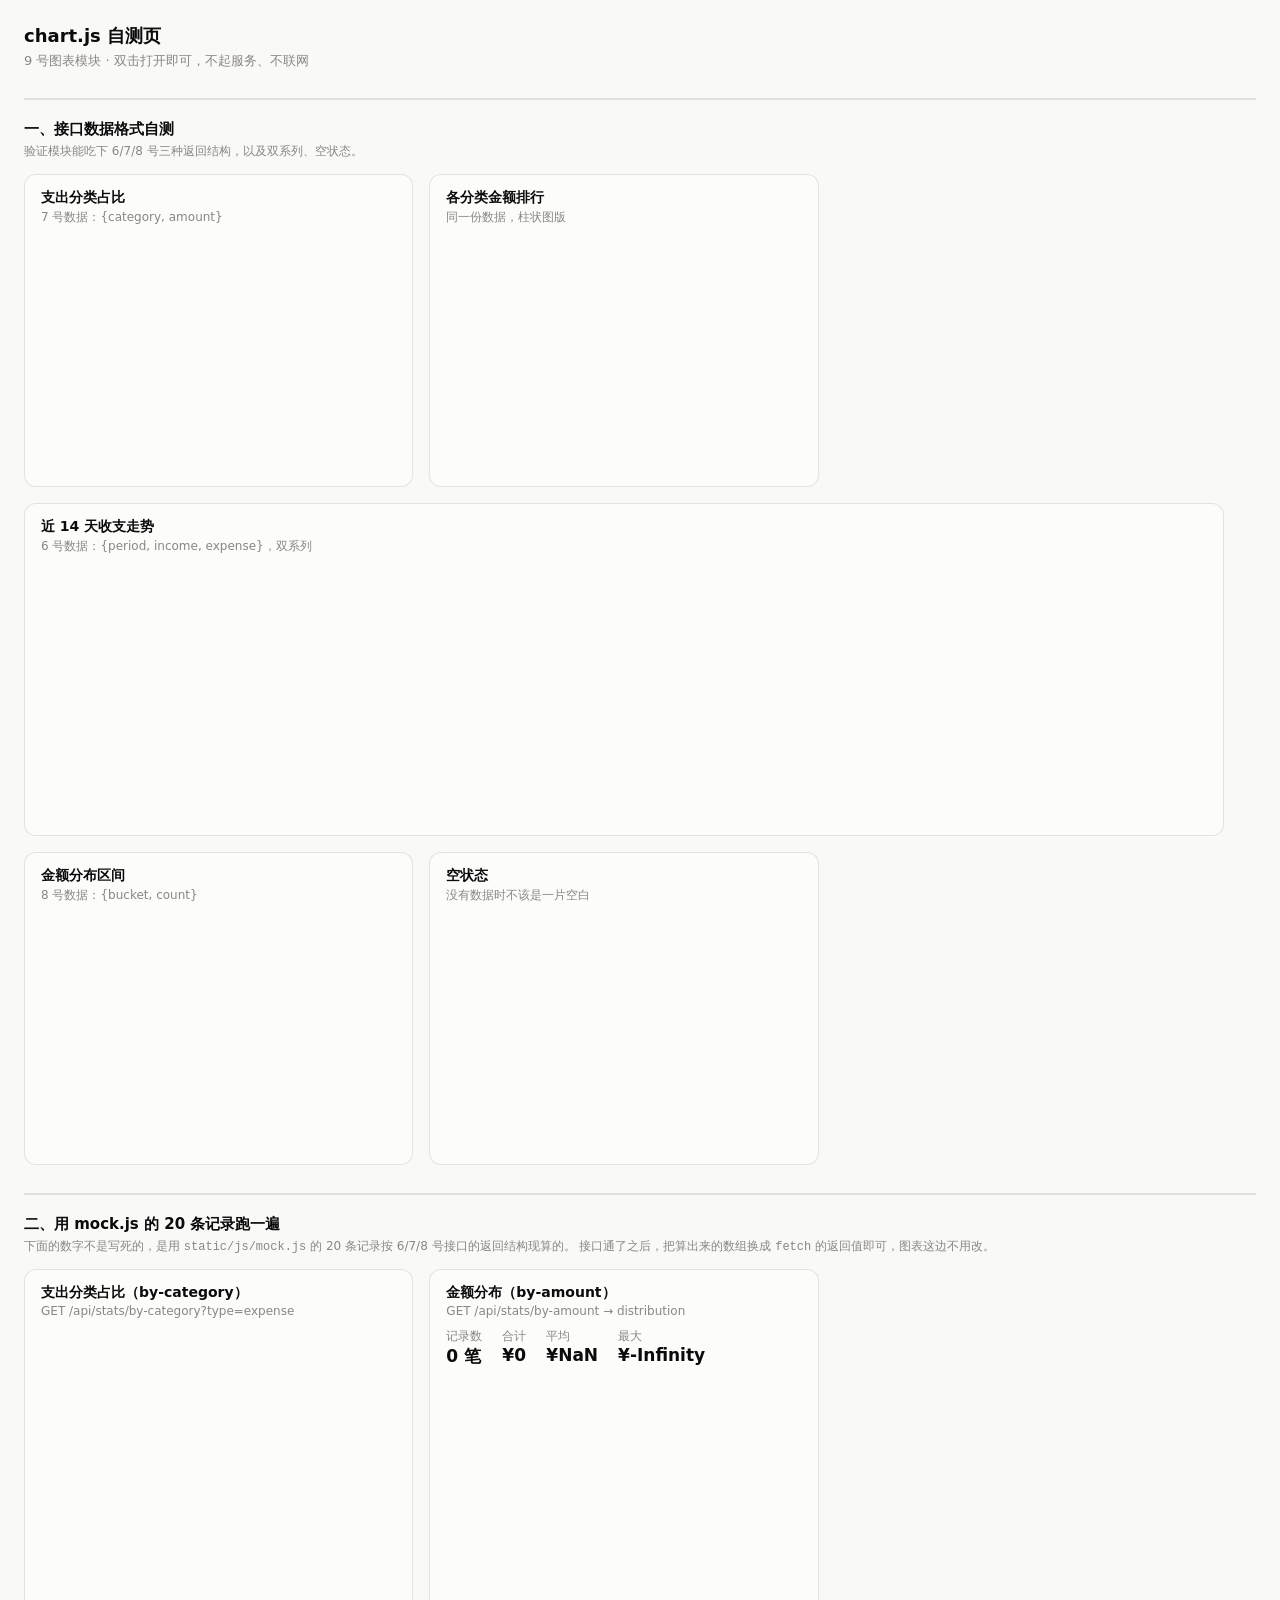
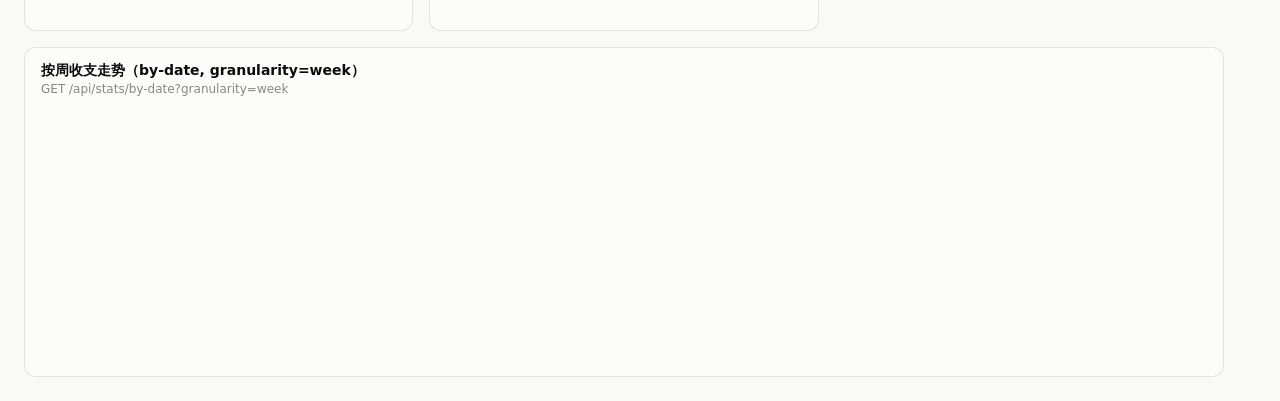
==== chart-demo.html @ 8ca76d2a "feat(demo): 用 mock.js 的 20 条记录按 6/7/8 号接口结构跑通图表 - 页面分两段：静态格式自测 + 真实记录现算 - 按 CONTRACT.md 的返回结构复算 by-d" ====
<!DOCTYPE html>
<html lang="zh-CN">
<head>
<meta charset="utf-8">
<meta name="viewport" content="width=device-width, initial-scale=1">
<title>chart.js 自测页 —— 9 号图表模块</title>
<style>
  :root {
    --viz-series-1: #2a78d6;
    --viz-series-2: #eb6834;
    --viz-series-3: #1baf7a;
    --viz-series-4: #eda100;
    --viz-series-5: #e87ba4;
    --viz-series-6: #008300;
    --viz-series-7: #6250d6;
    --viz-series-8: #e34948;
    --viz-income:  #008300;
    --viz-expense: #e34948;
    --viz-surface: #fcfcfb;
    --viz-ink:     #0b0b0b;
    --viz-ink-2:   #52514e;
    --viz-muted:   #898781;
    --viz-grid:    #e1e0d9;
    --viz-axis:    #c3c2b7;
  }
  body {
    margin: 0; padding: 24px;
    font: 14px system-ui, -apple-system, "Segoe UI", "Microsoft YaHei", sans-serif;
    background: #f9f9f7; color: #0b0b0b;
  }
  h1 { font-size: 18px; margin: 0 0 4px; }
  .sub { color: #898781; margin-bottom: 20px; font-size: 13px; }
  h2.sec {
    font-size: 15px; margin: 28px 0 4px; padding-top: 20px;
    border-top: 2px solid #e1e0d9;
  }
  .sec-note { color: #898781; font-size: 12px; margin: 0 0 14px; }
  .grid { display: grid; grid-template-columns: repeat(auto-fit, minmax(360px, 1fr)); gap: 16px; max-width: 1200px; }
  .card {
    background: var(--viz-surface); border: 1px solid rgba(11,11,11,.10);
    border-radius: 12px; padding: 14px 16px 10px;
  }
  .card h3 { font-size: 14px; margin: 0 0 2px; font-weight: 600; }
  .card p { margin: 0 0 10px; font-size: 12px; color: #898781; }
  .chart { height: 240px; }
  .wide { grid-column: 1 / -1; }
  .wide .chart { height: 260px; }
  .stat-row { display: flex; gap: 20px; margin: 4px 0 12px; flex-wrap: wrap; }
  .stat { font-size: 12px; color: #898781; }
  .stat b { display: block; font-size: 17px; color: #0b0b0b; font-variant-numeric: tabular-nums; }
</style>
</head>
<body>
  <h1>chart.js 自测页</h1>
  <div class="sub">9 号图表模块 · 双击打开即可，不起服务、不联网</div>

  <h2 class="sec">一、接口数据格式自测</h2>
  <p class="sec-note">验证模块能吃下 6/7/8 号三种返回结构，以及双系列、空状态。</p>

  <div class="grid">
    <div class="card">
      <h3>支出分类占比</h3>
      <p>7 号数据：{category, amount}</p>
      <div class="chart" id="c-pie"></div>
    </div>

    <div class="card">
      <h3>各分类金额排行</h3>
      <p>同一份数据，柱状图版</p>
      <div class="chart" id="c-bar"></div>
    </div>

    <div class="card wide">
      <h3>近 14 天收支走势</h3>
      <p>6 号数据：{period, income, expense}，双系列</p>
      <div class="chart" id="c-line"></div>
    </div>

    <div class="card">
      <h3>金额分布区间</h3>
      <p>8 号数据：{bucket, count}</p>
      <div class="chart" id="c-dist"></div>
    </div>

    <div class="card">
      <h3>空状态</h3>
      <p>没有数据时不该是一片空白</p>
      <div class="chart" id="c-empty"></div>
    </div>
  </div>

  <h2 class="sec">二、用 mock.js 的 20 条记录跑一遍</h2>
  <p class="sec-note">
    下面的数字不是写死的，是用 <code>static/js/mock.js</code> 的 20 条记录按 6/7/8 号接口的返回结构现算的。
    接口通了之后，把算出来的数组换成 <code>fetch</code> 的返回值即可，图表这边不用改。
  </p>

  <div class="grid">
    <div class="card">
      <h3>支出分类占比（by-category）</h3>
      <p>GET /api/stats/by-category?type=expense</p>
      <div class="chart" id="m-pie"></div>
    </div>

    <div class="card">
      <h3>金额分布（by-amount）</h3>
      <p>GET /api/stats/by-amount → distribution</p>
      <div class="stat-row" id="m-stats"></div>
      <div class="chart" id="m-bar"></div>
    </div>

    <div class="card wide">
      <h3>按周收支走势（by-date, granularity=week）</h3>
      <p>GET /api/stats/by-date?granularity=week</p>
      <div class="chart" id="m-line"></div>
    </div>
  </div>

<script src="static/js/mock.js"></script>
<script src="static/js/chart.js"></script>
<script>
/* ============ 一、静态样例 ============ */

Chart.pie('#c-pie', [
  { category: '饮食', amount: 1268.5 },
  { category: '交通', amount: 386 },
  { category: '购物', amount: 2140 },
  { category: '娱乐', amount: 520 },
  { category: '学习', amount: 799 },
  { category: '居住', amount: 2400 },
  { category: '医疗', amount: 168 },
  { category: '其他', amount: 233.5 }
]);

Chart.bar('#c-bar', [
  { category: '居住', amount: 2400 },
  { category: '购物', amount: 2140 },
  { category: '饮食', amount: 1268.5 },
  { category: '学习', amount: 799 },
  { category: '娱乐', amount: 520 },
  { category: '交通', amount: 386 }
]);

(function () {
  var days = ['10-25','10-26','10-27','10-28','10-29','10-30','10-31',
              '11-01','11-02','11-03','11-04','11-05','11-06','11-07'];
  var income  = [0, 0, 0, 0, 0, 0, 8000, 0, 0, 0, 0, 0, 0, 300];
  var expense = [86, 42, 158, 0, 65, 320, 128, 78, 45, 210, 96, 33, 142, 88];
  Chart.line('#c-line',
    days.map(function (d, i) { return { period: d, income: income[i], expense: expense[i] }; }),
    { series: [
        { key: 'income',  name: '收入', color: 'var(--viz-income)' },
        { key: 'expense', name: '支出', color: 'var(--viz-expense)' }
      ] });
})();

Chart.bar('#c-dist', [
  { bucket: '0-50', count: 12 },
  { bucket: '50-100', count: 9 },
  { bucket: '100-300', count: 8 },
  { bucket: '300-500', count: 3 },
  { bucket: '500-1000', count: 2 },
  { bucket: '1000+', count: 1 }
]);

Chart.pie('#c-empty', []);

/* ============ 二、按接口结构算真实数据 ============ */

function round2(n) { return Math.round(n * 100) / 100; }
function iso(d) {
  var m = d.getMonth() + 1, day = d.getDate();
  return d.getFullYear() + '-' + (m < 10 ? '0' : '') + m + '-' + (day < 10 ? '0' : '') + day;
}

// 对应 6 号：GET /api/stats/by-date?granularity=day|week|month
function byDate(records, granularity) {
  var map = {};
  records.forEach(function (r) {
    var d = new Date(r.date + 'T00:00:00');
    var key;
    if (granularity === 'month') key = r.date.slice(0, 7);
    else if (granularity === 'week') {
      var offset = (d.getDay() + 6) % 7;                       // 周一为一周起点
      key = iso(new Date(d.getTime() - offset * 864e5));
    } else key = r.date;

    if (!map[key]) map[key] = { period: key, income: 0, expense: 0, balance: 0 };
    if (r.type === 'income') map[key].income += r.amount;
    else map[key].expense += r.amount;
  });
  return Object.keys(map).sort().map(function (k) {
    var o = map[k];
    o.income = round2(o.income);
    o.expense = round2(o.expense);
    o.balance = round2(o.income - o.expense);
    return o;
  });
}

// 对应 7 号：GET /api/stats/by-category?type=expense|income
function byCategory(records, type) {
  var map = {}, total = 0;
  records.forEach(function (r) {
    if (r.type !== type) return;
    if (!map[r.category]) map[r.category] = { category: r.category, amount: 0, count: 0 };
    map[r.category].amount += r.amount;
    map[r.category].count += 1;
    total += r.amount;
  });
  return Object.keys(map).map(function (k) {
    var o = map[k];
    return {
      category: o.category,
      amount: round2(o.amount),
      percent: round2(o.amount / total * 100),
      count: o.count
    };
  }).sort(function (a, b) { return b.amount - a.amount; });
}

// 对应 8 号：GET /api/stats/by-amount
function byAmount(records) {
  var amounts = records.map(function (r) { return r.amount; });
  var total = amounts.reduce(function (a, b) { return a + b; }, 0);
  var buckets = [[0, 50], [50, 100], [100, 300], [300, 500], [500, 1000], [1000, Infinity]];
  var distribution = buckets.map(function (b) {
    return {
      bucket: b[1] === Infinity ? b[0] + '+' : b[0] + '-' + b[1],
      count: amounts.filter(function (a) { return a >= b[0] && a < b[1]; }).length
    };
  });
  return {
    count: records.length,
    total: round2(total),
    max: Math.max.apply(null, amounts),
    min: Math.min.apply(null, amounts),
    avg: round2(total / records.length),
    top5: records.slice().sort(function (a, b) { return b.amount - a.amount; }).slice(0, 5),
    distribution: distribution
  };
}

// mock.js 里是顶层 const，不会变成 window 的属性；走它自己导出的 BookApp.mock.records
var RECORDS = (window.BookApp && BookApp.mock && BookApp.mock.records)
           || (typeof MOCK_RECORDS !== 'undefined' ? MOCK_RECORDS : []);
var cat = byCategory(RECORDS, 'expense');
var amt = byAmount(RECORDS);
var wk  = byDate(RECORDS, 'week');

// 饼图：直接把 7 号的返回丢进去，模块自己认 category / amount
Chart.pie('#m-pie', cat);

// 柱状图：8 号的 distribution，认 bucket / count
Chart.bar('#m-bar', amt.distribution, { showValues: true });

// 折线图：6 号的返回，用 opts.series 指定画哪两个字段
Chart.line('#m-line', wk, {
  series: [
    { key: 'income',  name: '收入', color: 'var(--viz-income)' },
    { key: 'expense', name: '支出', color: 'var(--viz-expense)' }
  ]
});

// 8 号的标量字段也摆出来，核对返回结构用
document.getElementById('m-stats').innerHTML = [
  ['记录数', amt.count + ' 笔'],
  ['合计', '¥' + amt.total],
  ['平均', '¥' + amt.avg],
  ['最大', '¥' + amt.max]
].map(function (kv) {
  return '<div class="stat">' + kv[0] + '<b>' + kv[1] + '</b></div>';
}).join('');

// 控制台里能看到算出来的原始结构，方便和 6/7/8 号对字段
console.log('[预览] by-category', cat);
console.log('[预览] by-amount', amt);
console.log('[预览] by-date(week)', wk);
</script>
</body>
</html>
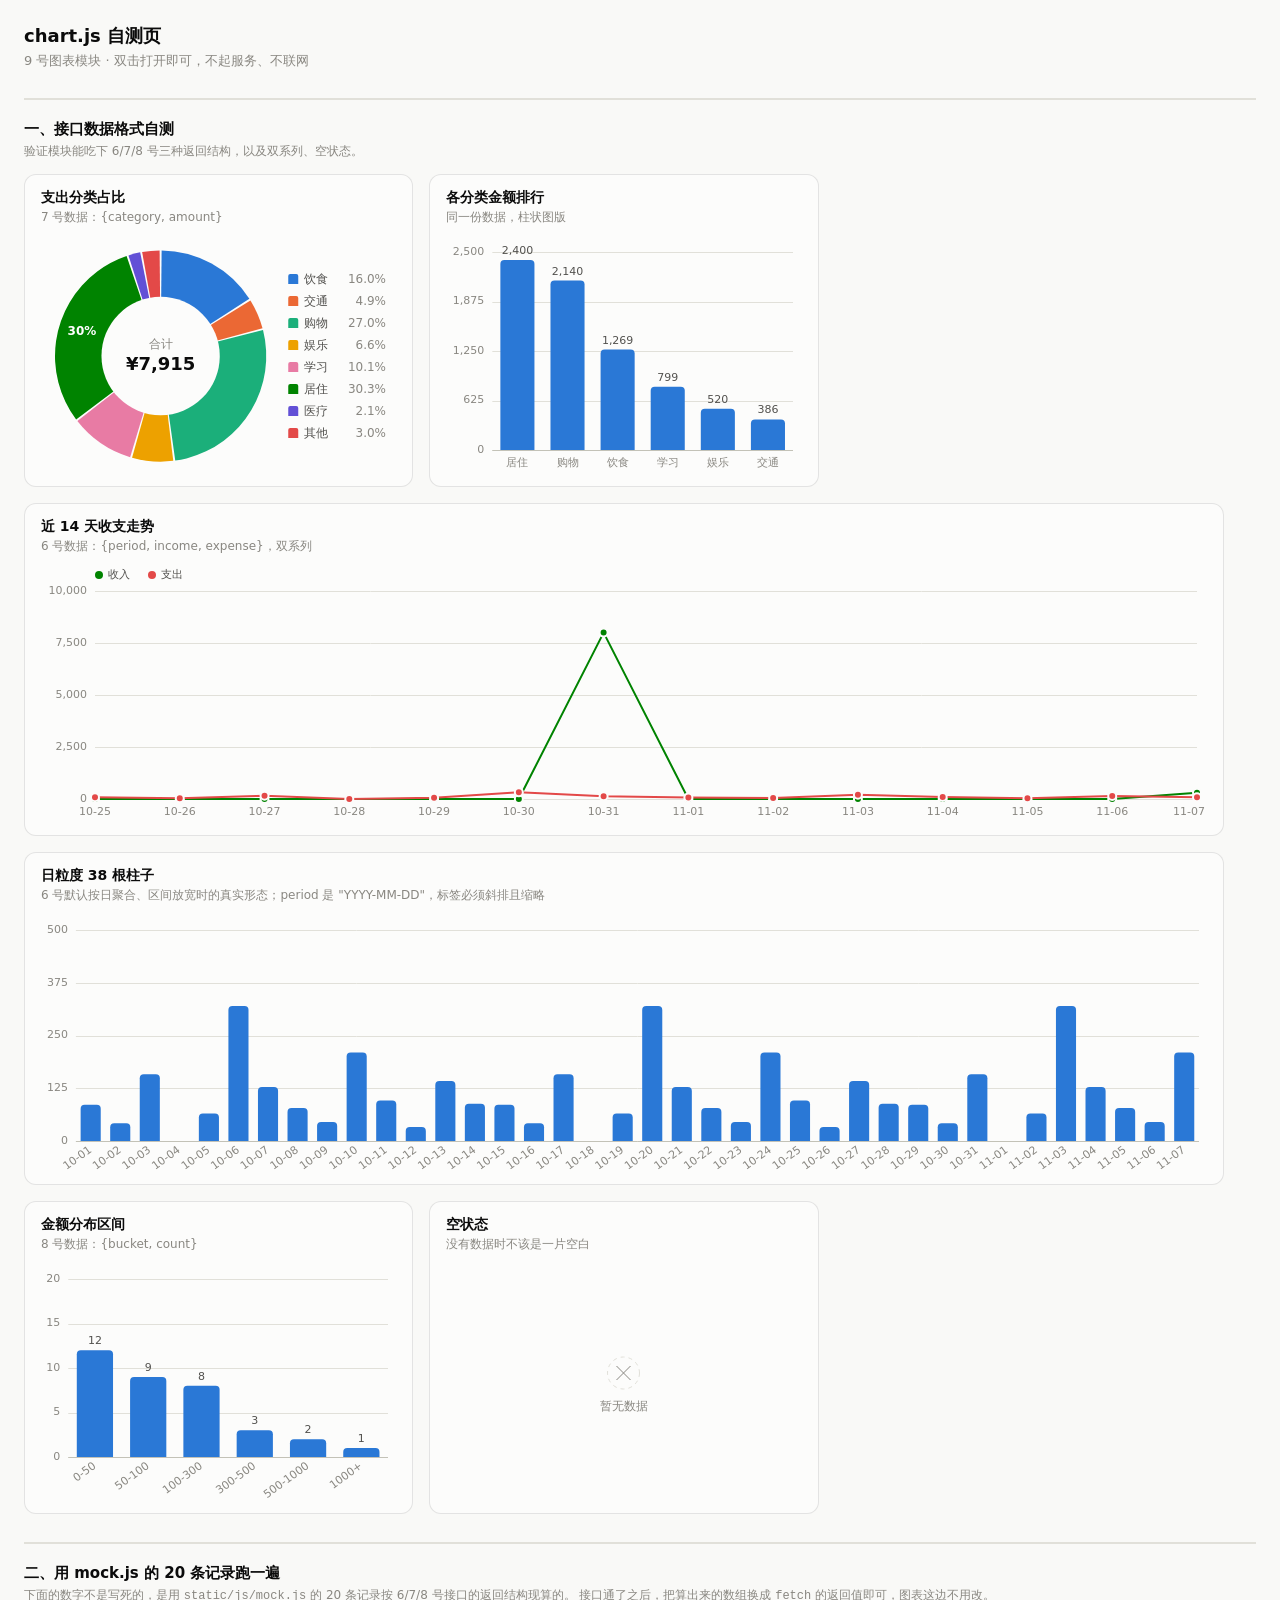
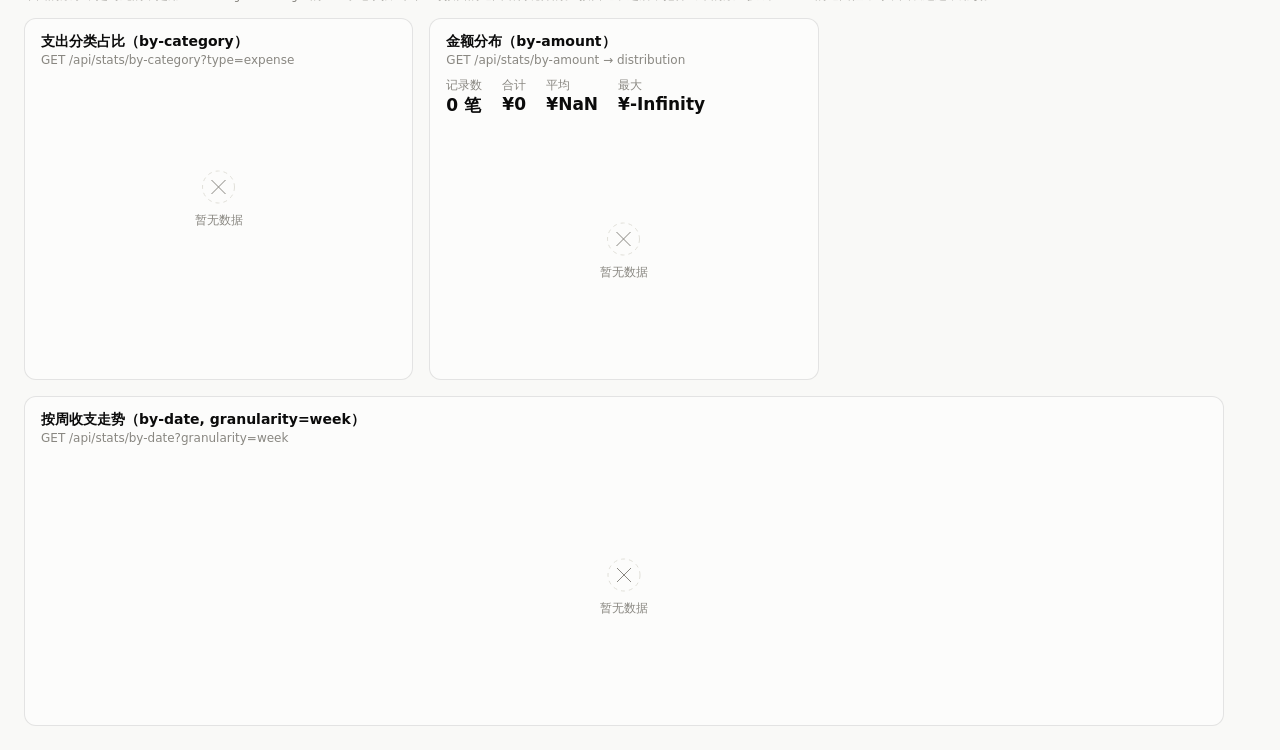
==== commit 98e12e43: "fix(chart): 柱状图标签密集时自动缩略，接上 6 号的日粒度支出趋势 6 号的 stats-date.js 已经自己建了 #chart-expense 容器并调用 BookApp.chart" ====
--- a/chart-demo.html
+++ b/chart-demo.html
@@ -76,6 +76,12 @@
       <div class="chart" id="c-line"></div>
     </div>
 
+    <div class="card wide">
+      <h3>日粒度 38 根柱子</h3>
+      <p>6 号默认按日聚合、区间放宽时的真实形态；period 是 "YYYY-MM-DD"，标签必须斜排且缩略</p>
+      <div class="chart" id="c-dense"></div>
+    </div>
+
     <div class="card">
       <h3>金额分布区间</h3>
       <p>8 号数据：{bucket, count}</p>
@@ -164,6 +170,23 @@
 ]);
 
 Chart.pie('#c-empty', []);
+
+// 6 号的真实形态：日粒度、区间放宽到 38 天，period 是 "YYYY-MM-DD"
+(function () {
+  var out = [], d = new Date(2026, 9, 1), end = new Date(2026, 10, 7);
+  var seed = [86, 42, 158, 0, 65, 320, 128, 78, 45, 210, 96, 33, 142, 88];
+  var i = 0;
+  while (d <= end) {
+    var m = d.getMonth() + 1, day = d.getDate();
+    out.push({
+      label: d.getFullYear() + '-' + (m < 10 ? '0' : '') + m + '-' + (day < 10 ? '0' : '') + day,
+      value: seed[i++ % seed.length]
+    });
+    d.setDate(d.getDate() + 1);
+  }
+  // 不传 opts，和 6 号 stats-date.js 里的调用方式保持一致
+  Chart.bar('#c-dense', out);
+})();
 
 /* ============ 二、按接口结构算真实数据 ============ */
 
